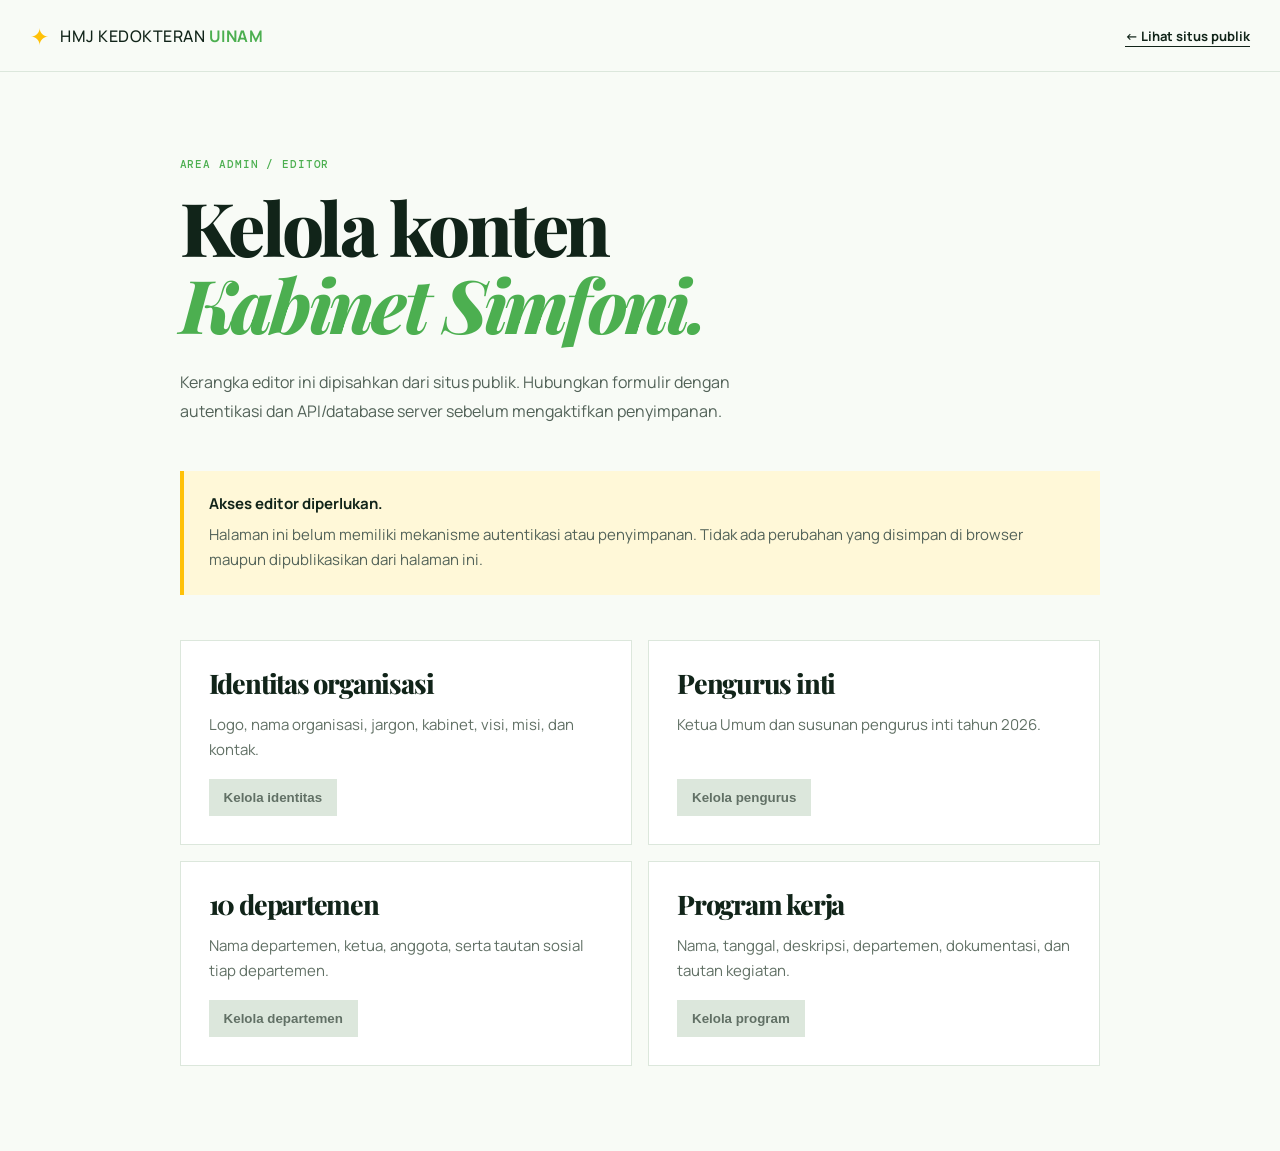
==== admin.html @ 0074ed55 "feat: update HMJ organization portal for kabinet simfoni" ====
<!doctype html>
<html lang="id"><head><meta charset="UTF-8" /><meta name="viewport" content="width=device-width, initial-scale=1.0" /><meta name="robots" content="noindex" /><title>Editor — HMJ Kedokteran UINAM</title><link rel="preconnect" href="https://fonts.googleapis.com" /><link rel="preconnect" href="https://fonts.gstatic.com" crossorigin /><link href="https://fonts.googleapis.com/css2?family=DM+Mono:wght@400;500&family=Manrope:wght@400;600;700;800&family=Playfair+Display:ital,wght@0,700;0,800&display=swap" rel="stylesheet" /><link rel="stylesheet" href="styles.css" /></head>
<body class="admin-body"><header class="topbar"><a class="brand" href="index.html"><span class="brand-mark">✦</span><span>HMJ KEDOKTERAN <b>UINAM</b></span></a><a class="text-link" href="index.html">← Lihat situs publik</a></header><main class="admin-main"><p class="eyebrow">AREA ADMIN / EDITOR</p><h1>Kelola konten<br /><em>Kabinet Simfoni.</em></h1><p class="intro">Kerangka editor ini dipisahkan dari situs publik. Hubungkan formulir dengan autentikasi dan API/database server sebelum mengaktifkan penyimpanan.</p><section class="admin-notice"><strong>Akses editor diperlukan.</strong><p>Halaman ini belum memiliki mekanisme autentikasi atau penyimpanan. Tidak ada perubahan yang disimpan di browser maupun dipublikasikan dari halaman ini.</p></section><section class="admin-grid"><article><h2>Identitas organisasi</h2><p>Logo, nama organisasi, jargon, kabinet, visi, misi, dan kontak.</p><button disabled>Kelola identitas</button></article><article><h2>Pengurus inti</h2><p>Ketua Umum dan susunan pengurus inti tahun 2026.</p><button disabled>Kelola pengurus</button></article><article><h2>10 departemen</h2><p>Nama departemen, ketua, anggota, serta tautan sosial tiap departemen.</p><button disabled>Kelola departemen</button></article><article><h2>Program kerja</h2><p>Nama, tanggal, deskripsi, departemen, dokumentasi, dan tautan kegiatan.</p><button disabled>Kelola program</button></article></section></main></body></html>
---- styles.css ----
:root{--forest:#14532d;--grass:#4caf50;--lime:#d7f59e;--white:#fff;--yellow:#ffc107;--blue:#1e3a8a;--deep:#0a2e1b;--ink:#112419;--line:#dce7dc;--serif:'Playfair Display',serif;--sans:Manrope,sans-serif;--mono:'DM Mono',monospace}*{box-sizing:border-box}html{scroll-behavior:smooth}body{margin:0;background:#f8fbf6;color:var(--ink);font-family:var(--sans);font-size:15px}.noise{position:fixed;inset:0;pointer-events:none;opacity:.15;z-index:5;background-image:url("data:image/svg+xml,%3Csvg viewBox='0 0 180 180' xmlns='http://www.w3.org/2000/svg'%3E%3Cfilter id='n'%3E%3CfeTurbulence type='fractalNoise' baseFrequency='.9' numOctaves='3' stitchTiles='stitch'/%3E%3C/filter%3E%3Crect width='100%25' height='100%25' filter='url(%23n)' opacity='.12'/%3E%3C/svg%3E")}a{color:inherit;text-decoration:none}.topbar{height:72px;border-bottom:1px solid var(--line);position:fixed;inset:0 0 auto;z-index:10;background:#f8fbf6eF;backdrop-filter:blur(12px);display:flex;align-items:center;justify-content:space-between;padding:0 30px}.brand{font-size:16px;font-weight:500;letter-spacing:.03em;display:flex;gap:11px;align-items:center}.brand b{color:var(--grass)}.brand-mark{font-size:23px;color:var(--yellow)}.top-actions{display:flex;gap:25px;align-items:center}.live-date,.eyebrow{font:11px var(--mono);letter-spacing:.08em}.menu-toggle{display:none;border:0;background:transparent;font-size:22px}.sidebar{position:fixed;z-index:9;top:72px;bottom:0;width:240px;border-right:1px solid var(--line);padding:35px 20px;display:flex;flex-direction:column;background:#f8fbf6}.sidebar .eyebrow{color:#6a796d;margin:0 0 17px 10px}nav{display:flex;flex-direction:column;gap:4px}nav a{padding:12px 10px;border-radius:3px;font-weight:600;transition:.2s}nav a span{font:10px var(--mono);color:#76947c;float:right}nav a:hover,nav a.active{background:var(--deep);color:white}.side-footer{margin-top:auto;padding:15px 10px 0;border-top:1px solid var(--line);font-size:11px;line-height:1.7;color:#607065}.side-footer p{margin:0 0 8px}.side-footer a{color:var(--grass);font-weight:700}main{margin-left:240px;padding-top:72px;min-height:calc(100vh - 72px)}.section-shell{max-width:1220px;padding-left:7vw;padding-right:7vw;margin:auto}.hero{min-height:650px;display:grid;grid-template-columns:1.1fr .9fr;align-items:center;gap:70px;padding-top:70px;padding-bottom:70px}.eyebrow{color:var(--grass);font-weight:500;margin:0 0 18px}.hero h1,h1,h2{font:800 clamp(39px,5vw,72px)/1.04 var(--serif);letter-spacing:-.045em;margin:0}.hero h1 em,h2 em{color:var(--grass)}.intro{font-size:16px;line-height:1.8;color:#526258;max-width:580px;margin:25px 0}.hero-links{display:flex;align-items:center;gap:28px;margin-top:33px}.button{background:var(--deep);color:white;padding:15px 20px;font-size:13px;font-weight:700}.button span{color:var(--yellow);margin-left:15px;font-size:19px}.text-link{font-weight:700;font-size:13px;text-decoration:underline;text-underline-offset:5px}.hero-art{height:440px;background:var(--lime);position:relative;overflow:hidden;display:flex;justify-content:center;align-items:center}.sun{width:245px;height:245px;background:var(--yellow);border-radius:50%;position:absolute}.orbit{border:1px solid var(--forest);border-radius:50%;position:absolute}.orbit-a{width:430px;height:175px;transform:rotate(-36deg)}.orbit-b{width:430px;height:175px;transform:rotate(40deg)}.cross{font-size:100px;color:var(--deep);position:relative}.hero-art p{position:absolute;bottom:20px;left:23px;margin:0;font:10px/1.5 var(--mono);letter-spacing:.12em;color:var(--deep)}.ticker{background:var(--deep);color:var(--lime);height:55px;display:flex;align-items:center;justify-content:space-around;overflow:hidden;white-space:nowrap;font:11px var(--mono);letter-spacing:.1em}.ticker i{width:5px;height:5px;border-radius:50%;background:var(--yellow);flex:none}.statement-grid{padding-top:135px;padding-bottom:135px;display:grid;grid-template-columns:1.25fr 1fr 1fr;gap:22px}.statement-grid h2,.section-head h2{font-size:43px}.vision-card,.mission-card{padding:27px;min-height:260px}.vision-card{background:var(--forest);color:white}.mission-card{border:1px solid var(--line);background:white}.vision-card span,.mission-card span{font:10px var(--mono);letter-spacing:.1em;color:var(--yellow)}.mission-card span{color:var(--grass)}.vision-card p{font:700 22px/1.35 var(--serif);margin:38px 0 0}.mission-card ul{margin:30px 0 0;padding-left:20px;color:#526258;line-height:1.75}.leadership,.departments,.agenda{padding-top:100px;padding-bottom:100px;border-top:1px solid var(--line)}.section-head{display:flex;justify-content:space-between;align-items:end;margin-bottom:45px}.section-head>p{max-width:265px;color:#617065;line-height:1.7;font-size:13px;margin:0}.leaders{display:grid;grid-template-columns:repeat(4,1fr);gap:14px}.leader{background:white;border:1px solid var(--line);padding:20px}.leader:first-child{background:var(--blue);color:white}.avatar{width:50px;height:50px;background:var(--lime);border-radius:50%;display:grid;place-items:center;color:var(--deep);font:700 16px var(--serif);margin-bottom:50px}.leader:first-child .avatar{background:var(--yellow)}.leader p{margin:0;font-size:12px;color:var(--grass);font-weight:700}.leader:first-child p{color:var(--lime)}.leader h3{font:700 18px var(--serif);margin:6px 0 0}.department-list{border-top:1px solid var(--line)}.department-row{display:grid;grid-template-columns:70px 1fr 1.4fr auto;align-items:center;gap:20px;padding:20px 3px;border-bottom:1px solid var(--line);transition:.2s}.department-row:hover{padding-left:15px;background:white}.dept-symbol,.department-icon{width:47px;height:47px;display:grid;place-items:center;background:var(--lime);font-size:23px}.department-row h3{margin:0;font:700 22px var(--serif)}.department-row p{margin:0;color:#69786d;font-size:12px}.department-row .arrow{font-size:25px;color:var(--grass)}.agenda{background:var(--forest);color:white;max-width:none;padding-left:calc(7vw + 240px);padding-right:7vw}.agenda .section-head{max-width:980px;margin-left:auto;margin-right:auto}.agenda .eyebrow{color:var(--lime)}.agenda h2 em{color:var(--yellow)}.agenda .section-head>p{color:#c3d4c5}.agenda-list{max-width:980px;margin:auto;border-top:1px solid #457052}.agenda-item{display:grid;grid-template-columns:130px 1fr 180px;gap:25px;border-bottom:1px solid #457052;padding:20px 0;align-items:center}.agenda-item time{font:11px var(--mono);color:var(--lime)}.agenda-item h3{font:700 17px var(--serif);margin:0}.agenda-item p{margin:4px 0 0;color:#c3d4c5;font-size:12px}.agenda-item span{font:10px var(--mono);color:var(--yellow);text-align:right}.department-hero{padding-top:75px;padding-bottom:80px;position:relative;background:#eef7e9;max-width:none;padding-left:7vw}.back{font:11px var(--mono);color:var(--grass);font-weight:600}.room-number{font:13vw/1 var(--serif);position:absolute;right:8vw;bottom:25px;color:#d4e7cf}.department-title{display:flex;gap:25px;align-items:center;margin-top:70px;position:relative}.department-title .department-icon{width:72px;height:72px;font-size:35px;background:var(--yellow)}.department-title h1{font-size:clamp(43px,6vw,80px)}.department-title .intro{margin:10px 0 0}.team-section{padding-top:85px;padding-bottom:85px}.team-list{display:grid;grid-template-columns:repeat(3,1fr);border-top:1px solid var(--line)}.team-member{padding:27px 15px 27px 0;border-bottom:1px solid var(--line);display:flex;gap:15px;align-items:center}.mini-avatar{width:40px;height:40px;border-radius:50%;background:var(--lime);display:grid;place-items:center;font:700 14px var(--serif)}.team-member h3{margin:0;font:700 17px var(--serif)}.team-member p{margin:2px 0 0;font-size:10px;color:var(--grass);font-weight:700}.docs-section{padding-top:85px;padding-bottom:100px;background:white;max-width:none;padding-left:calc(7vw + 240px);padding-right:7vw}.docs-section .section-head,.documentation{max-width:980px;margin-left:auto;margin-right:auto}.documentation{display:grid;grid-template-columns:repeat(3,1fr);gap:16px}.doc-card{min-height:255px;padding:20px;display:flex;flex-direction:column;justify-content:end;background:var(--lime);position:relative;overflow:hidden}.doc-card:nth-child(2){background:var(--yellow)}.doc-card:nth-child(3){background:var(--blue);color:white}.doc-card:before{content:'✦';position:absolute;right:10px;top:-25px;font:120px var(--serif);opacity:.18}.doc-card span{font:10px var(--mono);position:relative}.doc-card h3{font:700 24px/1.1 var(--serif);margin:8px 0;position:relative}.doc-card p{font-size:12px;margin:0;position:relative;opacity:.75}.customizer{position:fixed;right:22px;bottom:22px;z-index:12}.customizer>button{border:0;background:var(--deep);color:white;padding:12px 16px;font:600 12px var(--sans);cursor:pointer}.color-panel{display:none;position:absolute;right:0;bottom:48px;width:205px;background:white;border:1px solid var(--line);box-shadow:0 15px 40px #1232;padding:17px}.color-panel.open{display:block}.color-panel label{display:flex;justify-content:space-between;align-items:center;font-size:11px;margin:11px 0}.color-panel input{border:0;width:28px;height:22px;padding:0}.reset{font:11px var(--sans);border:0;background:none;text-decoration:underline;padding:5px 0;cursor:pointer}footer{margin-left:240px;background:var(--deep);color:white;padding:35px 7vw;display:flex;justify-content:space-between;align-items:center;font-size:12px}footer p{color:#a7c2aa}.socials{display:flex;gap:15px;color:var(--lime);font-weight:700}@media(max-width:850px){.sidebar{transform:translateX(-100%);transition:.25s;width:260px}.sidebar.open{transform:none}.menu-toggle{display:block}main,footer{margin-left:0}.hero{grid-template-columns:1fr;padding-top:55px}.hero-art{height:320px}.statement-grid{grid-template-columns:1fr;padding-top:75px;padding-bottom:75px}.leaders{grid-template-columns:1fr 1fr}.department-row{grid-template-columns:50px 1fr auto}.department-row p{display:none}.agenda{padding-left:7vw}.docs-section{padding-left:7vw}.documentation{grid-template-columns:1fr}.team-list{grid-template-columns:1fr 1fr}}@media(max-width:540px){.topbar{padding:0 18px}.live-date{display:none}.section-shell{padding-left:22px;padding-right:22px}.hero{min-height:0}.hero h1{font-size:42px}.hero-art{height:260px}.section-head{display:block}.section-head>p{margin-top:17px}.leaders{grid-template-columns:1fr}.leader{display:flex;gap:15px;align-items:center}.leader .avatar{margin:0}.department-row h3{font-size:18px}.department-row{gap:9px}.agenda{padding-left:22px;padding-right:22px}.agenda-item{grid-template-columns:1fr;gap:6px}.agenda-item span{text-align:left}.department-hero{padding:55px 22px}.department-title{margin-top:50px;align-items:start}.department-title .department-icon{width:55px;height:55px;flex:none}.team-list{grid-template-columns:1fr}.docs-section{padding-left:22px;padding-right:22px}footer{padding:30px 22px;display:block}footer p{margin:15px 0}.customizer>button span{display:none}}
.department-programs{padding-top:85px;padding-bottom:85px;border-top:1px solid var(--line)}.department-programs .agenda-list{border-top:1px solid var(--line)}.department-programs .agenda-item{grid-template-columns:160px 1fr 160px;border-color:var(--line)}.department-programs .agenda-item time{color:var(--grass)}.department-programs .agenda-item p{color:#617065}.department-programs .agenda-item span{color:var(--grass)}.empty-state{margin:24px 0;color:#617065;line-height:1.7}.admin-body{padding-top:72px}.admin-main{max-width:1100px;margin:auto;padding:85px 7vw}.admin-main>h1{font-size:clamp(42px,6vw,74px)}.admin-main>h1 em{color:var(--grass)}.admin-notice{border-left:4px solid var(--yellow);background:#fff8d8;padding:22px 25px;margin:45px 0}.admin-notice p{margin:8px 0 0;color:#526258;line-height:1.7}.admin-grid{display:grid;grid-template-columns:repeat(2,1fr);gap:16px}.admin-grid article{border:1px solid var(--line);background:white;padding:28px;min-height:190px}.admin-grid h2{font-size:27px}.admin-grid p{color:#617065;line-height:1.7;min-height:52px}.admin-grid button{border:0;background:#dce7dc;color:#617065;padding:11px 15px;font-weight:700;cursor:not-allowed}@media(max-width:540px){.department-programs .agenda-item{grid-template-columns:1fr}.admin-main{padding:55px 22px}.admin-grid{grid-template-columns:1fr}}
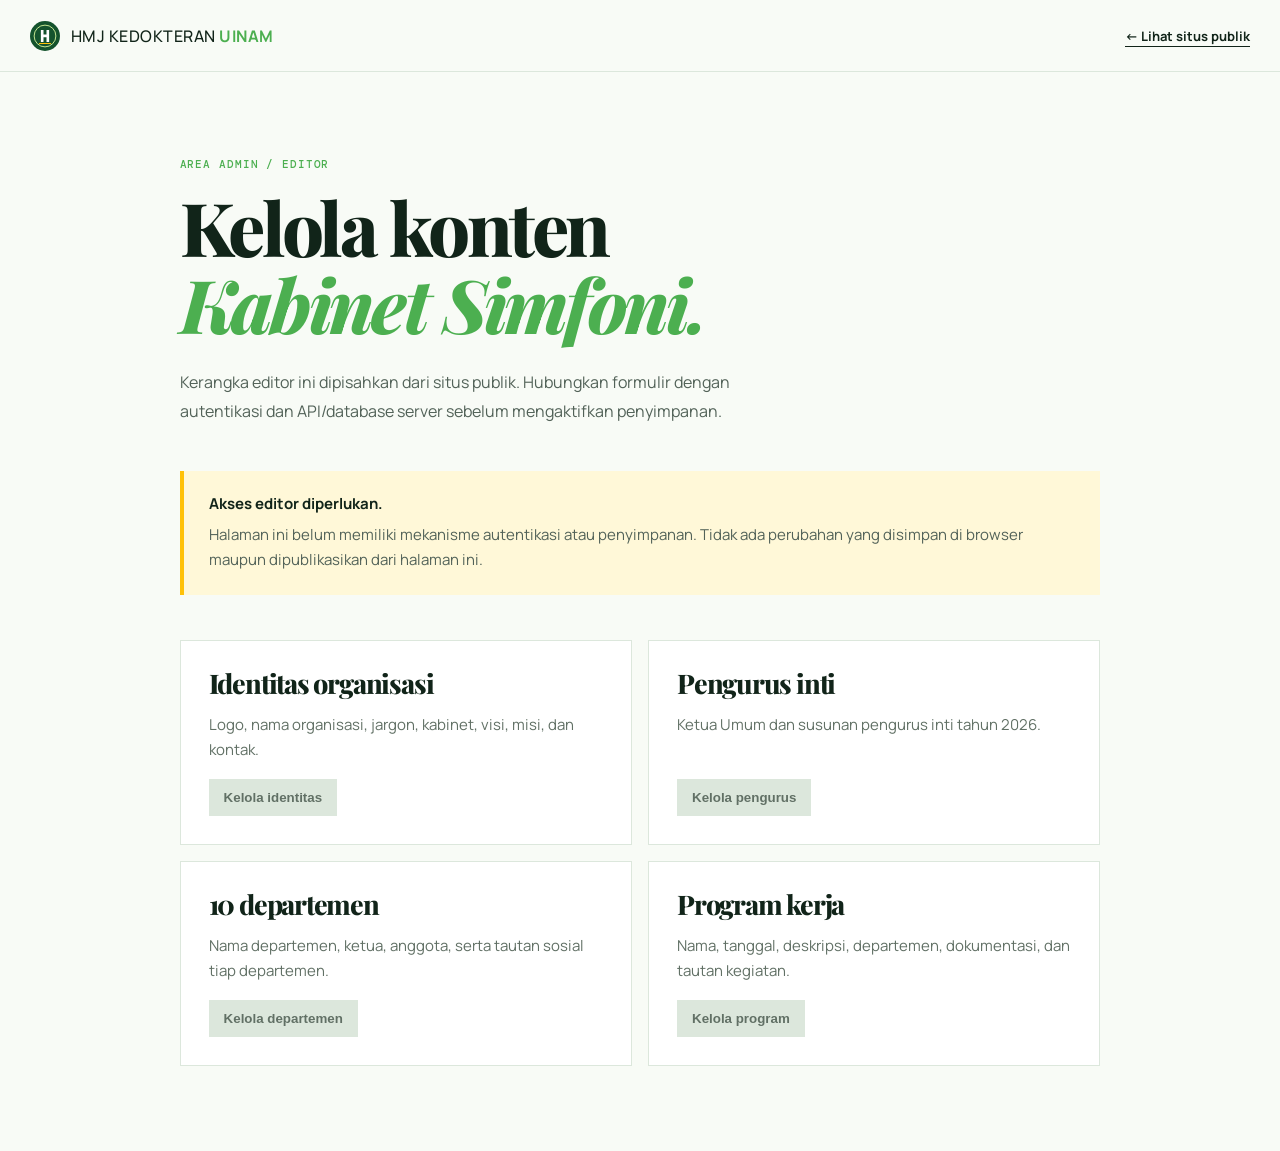
==== commit 30cb97ab: "Update HMJ identity and department media" ====
--- a/admin.html
+++ b/admin.html
@@ -1,3 +1,3 @@
 <!doctype html>
 <html lang="id"><head><meta charset="UTF-8" /><meta name="viewport" content="width=device-width, initial-scale=1.0" /><meta name="robots" content="noindex" /><title>Editor — HMJ Kedokteran UINAM</title><link rel="preconnect" href="https://fonts.googleapis.com" /><link rel="preconnect" href="https://fonts.gstatic.com" crossorigin /><link href="https://fonts.googleapis.com/css2?family=DM+Mono:wght@400;500&family=Manrope:wght@400;600;700;800&family=Playfair+Display:ital,wght@0,700;0,800&display=swap" rel="stylesheet" /><link rel="stylesheet" href="styles.css" /></head>
-<body class="admin-body"><header class="topbar"><a class="brand" href="index.html"><span class="brand-mark">✦</span><span>HMJ KEDOKTERAN <b>UINAM</b></span></a><a class="text-link" href="index.html">← Lihat situs publik</a></header><main class="admin-main"><p class="eyebrow">AREA ADMIN / EDITOR</p><h1>Kelola konten<br /><em>Kabinet Simfoni.</em></h1><p class="intro">Kerangka editor ini dipisahkan dari situs publik. Hubungkan formulir dengan autentikasi dan API/database server sebelum mengaktifkan penyimpanan.</p><section class="admin-notice"><strong>Akses editor diperlukan.</strong><p>Halaman ini belum memiliki mekanisme autentikasi atau penyimpanan. Tidak ada perubahan yang disimpan di browser maupun dipublikasikan dari halaman ini.</p></section><section class="admin-grid"><article><h2>Identitas organisasi</h2><p>Logo, nama organisasi, jargon, kabinet, visi, misi, dan kontak.</p><button disabled>Kelola identitas</button></article><article><h2>Pengurus inti</h2><p>Ketua Umum dan susunan pengurus inti tahun 2026.</p><button disabled>Kelola pengurus</button></article><article><h2>10 departemen</h2><p>Nama departemen, ketua, anggota, serta tautan sosial tiap departemen.</p><button disabled>Kelola departemen</button></article><article><h2>Program kerja</h2><p>Nama, tanggal, deskripsi, departemen, dokumentasi, dan tautan kegiatan.</p><button disabled>Kelola program</button></article></section></main></body></html>
+<body class="admin-body"><header class="topbar"><a class="brand" href="index.html"><img class="brand-mark" src="assets/logo-hmj.svg" alt="Logo HMJ" /><span>HMJ KEDOKTERAN <b>UINAM</b></span></a><a class="text-link" href="index.html">← Lihat situs publik</a></header><main class="admin-main"><p class="eyebrow">AREA ADMIN / EDITOR</p><h1>Kelola konten<br /><em>Kabinet Simfoni.</em></h1><p class="intro">Kerangka editor ini dipisahkan dari situs publik. Hubungkan formulir dengan autentikasi dan API/database server sebelum mengaktifkan penyimpanan.</p><section class="admin-notice"><strong>Akses editor diperlukan.</strong><p>Halaman ini belum memiliki mekanisme autentikasi atau penyimpanan. Tidak ada perubahan yang disimpan di browser maupun dipublikasikan dari halaman ini.</p></section><section class="admin-grid"><article><h2>Identitas organisasi</h2><p>Logo, nama organisasi, jargon, kabinet, visi, misi, dan kontak.</p><button disabled>Kelola identitas</button></article><article><h2>Pengurus inti</h2><p>Ketua Umum dan susunan pengurus inti tahun 2026.</p><button disabled>Kelola pengurus</button></article><article><h2>10 departemen</h2><p>Nama departemen, ketua, anggota, serta tautan sosial tiap departemen.</p><button disabled>Kelola departemen</button></article><article><h2>Program kerja</h2><p>Nama, tanggal, deskripsi, departemen, dokumentasi, dan tautan kegiatan.</p><button disabled>Kelola program</button></article></section></main></body></html>
--- a/styles.css
+++ b/styles.css
@@ -1,2 +1,3 @@
-:root{--forest:#14532d;--grass:#4caf50;--lime:#d7f59e;--white:#fff;--yellow:#ffc107;--blue:#1e3a8a;--deep:#0a2e1b;--ink:#112419;--line:#dce7dc;--serif:'Playfair Display',serif;--sans:Manrope,sans-serif;--mono:'DM Mono',monospace}*{box-sizing:border-box}html{scroll-behavior:smooth}body{margin:0;background:#f8fbf6;color:var(--ink);font-family:var(--sans);font-size:15px}.noise{position:fixed;inset:0;pointer-events:none;opacity:.15;z-index:5;background-image:url("data:image/svg+xml,%3Csvg viewBox='0 0 180 180' xmlns='http://www.w3.org/2000/svg'%3E%3Cfilter id='n'%3E%3CfeTurbulence type='fractalNoise' baseFrequency='.9' numOctaves='3' stitchTiles='stitch'/%3E%3C/filter%3E%3Crect width='100%25' height='100%25' filter='url(%23n)' opacity='.12'/%3E%3C/svg%3E")}a{color:inherit;text-decoration:none}.topbar{height:72px;border-bottom:1px solid var(--line);position:fixed;inset:0 0 auto;z-index:10;background:#f8fbf6eF;backdrop-filter:blur(12px);display:flex;align-items:center;justify-content:space-between;padding:0 30px}.brand{font-size:16px;font-weight:500;letter-spacing:.03em;display:flex;gap:11px;align-items:center}.brand b{color:var(--grass)}.brand-mark{font-size:23px;color:var(--yellow)}.top-actions{display:flex;gap:25px;align-items:center}.live-date,.eyebrow{font:11px var(--mono);letter-spacing:.08em}.menu-toggle{display:none;border:0;background:transparent;font-size:22px}.sidebar{position:fixed;z-index:9;top:72px;bottom:0;width:240px;border-right:1px solid var(--line);padding:35px 20px;display:flex;flex-direction:column;background:#f8fbf6}.sidebar .eyebrow{color:#6a796d;margin:0 0 17px 10px}nav{display:flex;flex-direction:column;gap:4px}nav a{padding:12px 10px;border-radius:3px;font-weight:600;transition:.2s}nav a span{font:10px var(--mono);color:#76947c;float:right}nav a:hover,nav a.active{background:var(--deep);color:white}.side-footer{margin-top:auto;padding:15px 10px 0;border-top:1px solid var(--line);font-size:11px;line-height:1.7;color:#607065}.side-footer p{margin:0 0 8px}.side-footer a{color:var(--grass);font-weight:700}main{margin-left:240px;padding-top:72px;min-height:calc(100vh - 72px)}.section-shell{max-width:1220px;padding-left:7vw;padding-right:7vw;margin:auto}.hero{min-height:650px;display:grid;grid-template-columns:1.1fr .9fr;align-items:center;gap:70px;padding-top:70px;padding-bottom:70px}.eyebrow{color:var(--grass);font-weight:500;margin:0 0 18px}.hero h1,h1,h2{font:800 clamp(39px,5vw,72px)/1.04 var(--serif);letter-spacing:-.045em;margin:0}.hero h1 em,h2 em{color:var(--grass)}.intro{font-size:16px;line-height:1.8;color:#526258;max-width:580px;margin:25px 0}.hero-links{display:flex;align-items:center;gap:28px;margin-top:33px}.button{background:var(--deep);color:white;padding:15px 20px;font-size:13px;font-weight:700}.button span{color:var(--yellow);margin-left:15px;font-size:19px}.text-link{font-weight:700;font-size:13px;text-decoration:underline;text-underline-offset:5px}.hero-art{height:440px;background:var(--lime);position:relative;overflow:hidden;display:flex;justify-content:center;align-items:center}.sun{width:245px;height:245px;background:var(--yellow);border-radius:50%;position:absolute}.orbit{border:1px solid var(--forest);border-radius:50%;position:absolute}.orbit-a{width:430px;height:175px;transform:rotate(-36deg)}.orbit-b{width:430px;height:175px;transform:rotate(40deg)}.cross{font-size:100px;color:var(--deep);position:relative}.hero-art p{position:absolute;bottom:20px;left:23px;margin:0;font:10px/1.5 var(--mono);letter-spacing:.12em;color:var(--deep)}.ticker{background:var(--deep);color:var(--lime);height:55px;display:flex;align-items:center;justify-content:space-around;overflow:hidden;white-space:nowrap;font:11px var(--mono);letter-spacing:.1em}.ticker i{width:5px;height:5px;border-radius:50%;background:var(--yellow);flex:none}.statement-grid{padding-top:135px;padding-bottom:135px;display:grid;grid-template-columns:1.25fr 1fr 1fr;gap:22px}.statement-grid h2,.section-head h2{font-size:43px}.vision-card,.mission-card{padding:27px;min-height:260px}.vision-card{background:var(--forest);color:white}.mission-card{border:1px solid var(--line);background:white}.vision-card span,.mission-card span{font:10px var(--mono);letter-spacing:.1em;color:var(--yellow)}.mission-card span{color:var(--grass)}.vision-card p{font:700 22px/1.35 var(--serif);margin:38px 0 0}.mission-card ul{margin:30px 0 0;padding-left:20px;color:#526258;line-height:1.75}.leadership,.departments,.agenda{padding-top:100px;padding-bottom:100px;border-top:1px solid var(--line)}.section-head{display:flex;justify-content:space-between;align-items:end;margin-bottom:45px}.section-head>p{max-width:265px;color:#617065;line-height:1.7;font-size:13px;margin:0}.leaders{display:grid;grid-template-columns:repeat(4,1fr);gap:14px}.leader{background:white;border:1px solid var(--line);padding:20px}.leader:first-child{background:var(--blue);color:white}.avatar{width:50px;height:50px;background:var(--lime);border-radius:50%;display:grid;place-items:center;color:var(--deep);font:700 16px var(--serif);margin-bottom:50px}.leader:first-child .avatar{background:var(--yellow)}.leader p{margin:0;font-size:12px;color:var(--grass);font-weight:700}.leader:first-child p{color:var(--lime)}.leader h3{font:700 18px var(--serif);margin:6px 0 0}.department-list{border-top:1px solid var(--line)}.department-row{display:grid;grid-template-columns:70px 1fr 1.4fr auto;align-items:center;gap:20px;padding:20px 3px;border-bottom:1px solid var(--line);transition:.2s}.department-row:hover{padding-left:15px;background:white}.dept-symbol,.department-icon{width:47px;height:47px;display:grid;place-items:center;background:var(--lime);font-size:23px}.department-row h3{margin:0;font:700 22px var(--serif)}.department-row p{margin:0;color:#69786d;font-size:12px}.department-row .arrow{font-size:25px;color:var(--grass)}.agenda{background:var(--forest);color:white;max-width:none;padding-left:calc(7vw + 240px);padding-right:7vw}.agenda .section-head{max-width:980px;margin-left:auto;margin-right:auto}.agenda .eyebrow{color:var(--lime)}.agenda h2 em{color:var(--yellow)}.agenda .section-head>p{color:#c3d4c5}.agenda-list{max-width:980px;margin:auto;border-top:1px solid #457052}.agenda-item{display:grid;grid-template-columns:130px 1fr 180px;gap:25px;border-bottom:1px solid #457052;padding:20px 0;align-items:center}.agenda-item time{font:11px var(--mono);color:var(--lime)}.agenda-item h3{font:700 17px var(--serif);margin:0}.agenda-item p{margin:4px 0 0;color:#c3d4c5;font-size:12px}.agenda-item span{font:10px var(--mono);color:var(--yellow);text-align:right}.department-hero{padding-top:75px;padding-bottom:80px;position:relative;background:#eef7e9;max-width:none;padding-left:7vw}.back{font:11px var(--mono);color:var(--grass);font-weight:600}.room-number{font:13vw/1 var(--serif);position:absolute;right:8vw;bottom:25px;color:#d4e7cf}.department-title{display:flex;gap:25px;align-items:center;margin-top:70px;position:relative}.department-title .department-icon{width:72px;height:72px;font-size:35px;background:var(--yellow)}.department-title h1{font-size:clamp(43px,6vw,80px)}.department-title .intro{margin:10px 0 0}.team-section{padding-top:85px;padding-bottom:85px}.team-list{display:grid;grid-template-columns:repeat(3,1fr);border-top:1px solid var(--line)}.team-member{padding:27px 15px 27px 0;border-bottom:1px solid var(--line);display:flex;gap:15px;align-items:center}.mini-avatar{width:40px;height:40px;border-radius:50%;background:var(--lime);display:grid;place-items:center;font:700 14px var(--serif)}.team-member h3{margin:0;font:700 17px var(--serif)}.team-member p{margin:2px 0 0;font-size:10px;color:var(--grass);font-weight:700}.docs-section{padding-top:85px;padding-bottom:100px;background:white;max-width:none;padding-left:calc(7vw + 240px);padding-right:7vw}.docs-section .section-head,.documentation{max-width:980px;margin-left:auto;margin-right:auto}.documentation{display:grid;grid-template-columns:repeat(3,1fr);gap:16px}.doc-card{min-height:255px;padding:20px;display:flex;flex-direction:column;justify-content:end;background:var(--lime);position:relative;overflow:hidden}.doc-card:nth-child(2){background:var(--yellow)}.doc-card:nth-child(3){background:var(--blue);color:white}.doc-card:before{content:'✦';position:absolute;right:10px;top:-25px;font:120px var(--serif);opacity:.18}.doc-card span{font:10px var(--mono);position:relative}.doc-card h3{font:700 24px/1.1 var(--serif);margin:8px 0;position:relative}.doc-card p{font-size:12px;margin:0;position:relative;opacity:.75}.customizer{position:fixed;right:22px;bottom:22px;z-index:12}.customizer>button{border:0;background:var(--deep);color:white;padding:12px 16px;font:600 12px var(--sans);cursor:pointer}.color-panel{display:none;position:absolute;right:0;bottom:48px;width:205px;background:white;border:1px solid var(--line);box-shadow:0 15px 40px #1232;padding:17px}.color-panel.open{display:block}.color-panel label{display:flex;justify-content:space-between;align-items:center;font-size:11px;margin:11px 0}.color-panel input{border:0;width:28px;height:22px;padding:0}.reset{font:11px var(--sans);border:0;background:none;text-decoration:underline;padding:5px 0;cursor:pointer}footer{margin-left:240px;background:var(--deep);color:white;padding:35px 7vw;display:flex;justify-content:space-between;align-items:center;font-size:12px}footer p{color:#a7c2aa}.socials{display:flex;gap:15px;color:var(--lime);font-weight:700}@media(max-width:850px){.sidebar{transform:translateX(-100%);transition:.25s;width:260px}.sidebar.open{transform:none}.menu-toggle{display:block}main,footer{margin-left:0}.hero{grid-template-columns:1fr;padding-top:55px}.hero-art{height:320px}.statement-grid{grid-template-columns:1fr;padding-top:75px;padding-bottom:75px}.leaders{grid-template-columns:1fr 1fr}.department-row{grid-template-columns:50px 1fr auto}.department-row p{display:none}.agenda{padding-left:7vw}.docs-section{padding-left:7vw}.documentation{grid-template-columns:1fr}.team-list{grid-template-columns:1fr 1fr}}@media(max-width:540px){.topbar{padding:0 18px}.live-date{display:none}.section-shell{padding-left:22px;padding-right:22px}.hero{min-height:0}.hero h1{font-size:42px}.hero-art{height:260px}.section-head{display:block}.section-head>p{margin-top:17px}.leaders{grid-template-columns:1fr}.leader{display:flex;gap:15px;align-items:center}.leader .avatar{margin:0}.department-row h3{font-size:18px}.department-row{gap:9px}.agenda{padding-left:22px;padding-right:22px}.agenda-item{grid-template-columns:1fr;gap:6px}.agenda-item span{text-align:left}.department-hero{padding:55px 22px}.department-title{margin-top:50px;align-items:start}.department-title .department-icon{width:55px;height:55px;flex:none}.team-list{grid-template-columns:1fr}.docs-section{padding-left:22px;padding-right:22px}footer{padding:30px 22px;display:block}footer p{margin:15px 0}.customizer>button span{display:none}}
+:root{--forest:#14532d;--grass:#4caf50;--lime:#d7f59e;--white:#fff;--yellow:#ffc107;--blue:#1e3a8a;--deep:#0a2e1b;--ink:#112419;--line:#dce7dc;--serif:'Playfair Display',serif;--sans:Manrope,sans-serif;--mono:'DM Mono',monospace}*{box-sizing:border-box}html{scroll-behavior:smooth}body{margin:0;background:#f8fbf6;color:var(--ink);font-family:var(--sans);font-size:15px}.noise{position:fixed;inset:0;pointer-events:none;opacity:.15;z-index:5;background-image:url("data:image/svg+xml,%3Csvg viewBox='0 0 180 180' xmlns='http://www.w3.org/2000/svg'%3E%3Cfilter id='n'%3E%3CfeTurbulence type='fractalNoise' baseFrequency='.9' numOctaves='3' stitchTiles='stitch'/%3E%3C/filter%3E%3Crect width='100%25' height='100%25' filter='url(%23n)' opacity='.12'/%3E%3C/svg%3E")}a{color:inherit;text-decoration:none}.topbar{height:72px;border-bottom:1px solid var(--line);position:fixed;inset:0 0 auto;z-index:10;background:#f8fbf6eF;backdrop-filter:blur(12px);display:flex;align-items:center;justify-content:space-between;padding:0 30px}.brand{font-size:16px;font-weight:500;letter-spacing:.03em;display:flex;gap:11px;align-items:center}.brand b{color:var(--grass)}.brand-mark{font-size:23px;color:var(--yellow)}.top-actions{display:flex;gap:25px;align-items:center}.live-date,.eyebrow{font:11px var(--mono);letter-spacing:.08em}.menu-toggle{display:none;border:0;background:transparent;font-size:22px}.sidebar{position:fixed;z-index:9;top:72px;bottom:0;width:240px;border-right:1px solid var(--line);padding:35px 20px;display:flex;flex-direction:column;background:#f8fbf6}.sidebar .eyebrow{color:#6a796d;margin:0 0 17px 10px}nav{display:flex;flex-direction:column;gap:4px}nav a{padding:12px 10px;border-radius:3px;font-weight:600;transition:.2s}nav a span{font:10px var(--mono);color:#76947c;float:right}nav a:hover,nav a.active{background:var(--deep);color:white}.side-footer{margin-top:auto;padding:15px 10px 0;border-top:1px solid var(--line);font-size:11px;line-height:1.7;color:#607065}.side-footer p{margin:0 0 8px}.side-footer a{color:var(--grass);font-weight:700}main{margin-left:240px;padding-top:72px;min-height:calc(100vh - 72px)}.section-shell{max-width:1220px;padding-left:7vw;padding-right:7vw;margin:auto}.hero{min-height:650px;display:grid;grid-template-columns:1.1fr .9fr;align-items:center;gap:70px;padding-top:70px;padding-bottom:70px}.eyebrow{color:var(--grass);font-weight:500;margin:0 0 18px}.hero h1,h1,h2{font:800 clamp(39px,5vw,72px)/1.04 var(--serif);letter-spacing:-.045em;margin:0}.hero h1 em,h2 em{color:var(--grass)}.intro{font-size:16px;line-height:1.8;color:#526258;max-width:580px;margin:25px 0}.hero-links{display:flex;align-items:center;gap:28px;margin-top:33px}.button{background:var(--deep);color:white;padding:15px 20px;font-size:13px;font-weight:700}.button span{color:var(--yellow);margin-left:15px;font-size:19px}.text-link{font-weight:700;font-size:13px;text-decoration:underline;text-underline-offset:5px}.hero-art{height:440px;background:var(--lime);position:relative;overflow:hidden;display:flex;justify-content:center;align-items:center}.sun{width:245px;height:245px;background:var(--yellow);border-radius:50%;position:absolute}.orbit{border:1px solid var(--forest);border-radius:50%;position:absolute}.orbit-a{width:430px;height:175px;transform:rotate(-36deg)}.orbit-b{width:430px;height:175px;transform:rotate(40deg)}.hero-art p{position:absolute;bottom:20px;left:23px;margin:0;font:10px/1.5 var(--mono);letter-spacing:.12em;color:var(--deep)}.ticker{background:var(--deep);color:var(--lime);height:55px;display:flex;align-items:center;justify-content:space-around;overflow:hidden;white-space:nowrap;font:11px var(--mono);letter-spacing:.1em}.ticker i{width:5px;height:5px;border-radius:50%;background:var(--yellow);flex:none}.statement-grid{padding-top:135px;padding-bottom:135px;display:grid;grid-template-columns:1.25fr 1fr 1fr;gap:22px}.statement-grid h2,.section-head h2{font-size:43px}.vision-card,.mission-card{padding:27px;min-height:260px}.vision-card{background:var(--forest);color:white}.mission-card{border:1px solid var(--line);background:white}.vision-card span,.mission-card span{font:10px var(--mono);letter-spacing:.1em;color:var(--yellow)}.mission-card span{color:var(--grass)}.vision-card p{font:700 22px/1.35 var(--serif);margin:38px 0 0}.mission-card ul{margin:30px 0 0;padding-left:20px;color:#526258;line-height:1.75}.leadership,.departments,.agenda{padding-top:100px;padding-bottom:100px;border-top:1px solid var(--line)}.section-head{display:flex;justify-content:space-between;align-items:end;margin-bottom:45px}.section-head>p{max-width:265px;color:#617065;line-height:1.7;font-size:13px;margin:0}.leaders{display:grid;grid-template-columns:repeat(4,1fr);gap:14px}.leader{background:white;border:1px solid var(--line);padding:20px}.leader:first-child{background:var(--blue);color:white}.avatar{width:50px;height:50px;background:var(--lime);border-radius:50%;display:grid;place-items:center;color:var(--deep);font:700 16px var(--serif);margin-bottom:50px}.leader:first-child .avatar{background:var(--yellow)}.leader p{margin:0;font-size:12px;color:var(--grass);font-weight:700}.leader:first-child p{color:var(--lime)}.leader h3{font:700 18px var(--serif);margin:6px 0 0}.department-list{border-top:1px solid var(--line)}.department-row{display:grid;grid-template-columns:70px 1fr 1.4fr auto;align-items:center;gap:20px;padding:20px 3px;border-bottom:1px solid var(--line);transition:.2s}.department-row:hover{padding-left:15px;background:white}.dept-symbol,.department-icon{width:47px;height:47px;display:grid;place-items:center;background:var(--lime);font-size:23px}.department-row h3{margin:0;font:700 22px var(--serif)}.department-row p{margin:0;color:#69786d;font-size:12px}.department-row .arrow{font-size:25px;color:var(--grass)}.agenda{background:var(--forest);color:white;max-width:none;padding-left:calc(7vw + 240px);padding-right:7vw}.agenda .section-head{max-width:980px;margin-left:auto;margin-right:auto}.agenda .eyebrow{color:var(--lime)}.agenda h2 em{color:var(--yellow)}.agenda .section-head>p{color:#c3d4c5}.agenda-list{max-width:980px;margin:auto;border-top:1px solid #457052}.agenda-item{display:grid;grid-template-columns:130px 1fr 180px;gap:25px;border-bottom:1px solid #457052;padding:20px 0;align-items:center}.agenda-item time{font:11px var(--mono);color:var(--lime)}.agenda-item h3{font:700 17px var(--serif);margin:0}.agenda-item p{margin:4px 0 0;color:#c3d4c5;font-size:12px}.agenda-item span{font:10px var(--mono);color:var(--yellow);text-align:right}.department-hero{padding-top:75px;padding-bottom:80px;position:relative;background:#eef7e9;max-width:none;padding-left:7vw}.back{font:11px var(--mono);color:var(--grass);font-weight:600}.room-number{font:13vw/1 var(--serif);position:absolute;right:8vw;bottom:25px;color:#d4e7cf}.department-title{display:flex;gap:25px;align-items:center;margin-top:70px;position:relative}.department-title .department-icon{width:72px;height:72px;font-size:35px;background:var(--yellow)}.department-title h1{font-size:clamp(43px,6vw,80px)}.department-title .intro{margin:10px 0 0}.team-section{padding-top:85px;padding-bottom:85px}.team-list{display:grid;grid-template-columns:repeat(3,1fr);border-top:1px solid var(--line)}.team-member{padding:27px 15px 27px 0;border-bottom:1px solid var(--line);display:flex;gap:15px;align-items:center}.mini-avatar{width:40px;height:40px;border-radius:50%;background:var(--lime);display:grid;place-items:center;font:700 14px var(--serif)}.team-member h3{margin:0;font:700 17px var(--serif)}.team-member p{margin:2px 0 0;font-size:10px;color:var(--grass);font-weight:700}.docs-section{padding-top:85px;padding-bottom:100px;background:white;max-width:none;padding-left:calc(7vw + 240px);padding-right:7vw}.docs-section .section-head,.documentation{max-width:980px;margin-left:auto;margin-right:auto}.documentation{display:grid;grid-template-columns:repeat(3,1fr);gap:16px}.doc-card{min-height:255px;padding:20px;display:flex;flex-direction:column;justify-content:end;background:var(--lime);position:relative;overflow:hidden}.doc-card:nth-child(2){background:var(--yellow)}.doc-card:nth-child(3){background:var(--blue);color:white}.doc-card span{font:10px var(--mono);position:relative}.doc-card h3{font:700 24px/1.1 var(--serif);margin:8px 0;position:relative}.doc-card p{font-size:12px;margin:0;position:relative;opacity:.75}.customizer{position:fixed;right:22px;bottom:22px;z-index:12}.customizer>button{border:0;background:var(--deep);color:white;padding:12px 16px;font:600 12px var(--sans);cursor:pointer}.color-panel{display:none;position:absolute;right:0;bottom:48px;width:205px;background:white;border:1px solid var(--line);box-shadow:0 15px 40px #1232;padding:17px}.color-panel.open{display:block}.color-panel label{display:flex;justify-content:space-between;align-items:center;font-size:11px;margin:11px 0}.color-panel input{border:0;width:28px;height:22px;padding:0}.reset{font:11px var(--sans);border:0;background:none;text-decoration:underline;padding:5px 0;cursor:pointer}footer{margin-left:240px;background:var(--deep);color:white;padding:35px 7vw;display:flex;justify-content:space-between;align-items:center;font-size:12px}footer p{color:#a7c2aa}.socials{display:flex;gap:15px;color:var(--lime);font-weight:700}@media(max-width:850px){.sidebar{transform:translateX(-100%);transition:.25s;width:260px}.sidebar.open{transform:none}.menu-toggle{display:block}main,footer{margin-left:0}.hero{grid-template-columns:1fr;padding-top:55px}.hero-art{height:320px}.statement-grid{grid-template-columns:1fr;padding-top:75px;padding-bottom:75px}.leaders{grid-template-columns:1fr 1fr}.department-row{grid-template-columns:50px 1fr auto}.department-row p{display:none}.agenda{padding-left:7vw}.docs-section{padding-left:7vw}.documentation{grid-template-columns:1fr}.team-list{grid-template-columns:1fr 1fr}}@media(max-width:540px){.topbar{padding:0 18px}.live-date{display:none}.section-shell{padding-left:22px;padding-right:22px}.hero{min-height:0}.hero h1{font-size:42px}.hero-art{height:260px}.section-head{display:block}.section-head>p{margin-top:17px}.leaders{grid-template-columns:1fr}.leader{display:flex;gap:15px;align-items:center}.leader .avatar{margin:0}.department-row h3{font-size:18px}.department-row{gap:9px}.agenda{padding-left:22px;padding-right:22px}.agenda-item{grid-template-columns:1fr;gap:6px}.agenda-item span{text-align:left}.department-hero{padding:55px 22px}.department-title{margin-top:50px;align-items:start}.department-title .department-icon{width:55px;height:55px;flex:none}.team-list{grid-template-columns:1fr}.docs-section{padding-left:22px;padding-right:22px}footer{padding:30px 22px;display:block}footer p{margin:15px 0}.customizer>button span{display:none}}
 .department-programs{padding-top:85px;padding-bottom:85px;border-top:1px solid var(--line)}.department-programs .agenda-list{border-top:1px solid var(--line)}.department-programs .agenda-item{grid-template-columns:160px 1fr 160px;border-color:var(--line)}.department-programs .agenda-item time{color:var(--grass)}.department-programs .agenda-item p{color:#617065}.department-programs .agenda-item span{color:var(--grass)}.empty-state{margin:24px 0;color:#617065;line-height:1.7}.admin-body{padding-top:72px}.admin-main{max-width:1100px;margin:auto;padding:85px 7vw}.admin-main>h1{font-size:clamp(42px,6vw,74px)}.admin-main>h1 em{color:var(--grass)}.admin-notice{border-left:4px solid var(--yellow);background:#fff8d8;padding:22px 25px;margin:45px 0}.admin-notice p{margin:8px 0 0;color:#526258;line-height:1.7}.admin-grid{display:grid;grid-template-columns:repeat(2,1fr);gap:16px}.admin-grid article{border:1px solid var(--line);background:white;padding:28px;min-height:190px}.admin-grid h2{font-size:27px}.admin-grid p{color:#617065;line-height:1.7;min-height:52px}.admin-grid button{border:0;background:#dce7dc;color:#617065;padding:11px 15px;font-weight:700;cursor:not-allowed}@media(max-width:540px){.department-programs .agenda-item{grid-template-columns:1fr}.admin-main{padding:55px 22px}.admin-grid{grid-template-columns:1fr}}
+.brand-mark{width:30px;height:30px;object-fit:contain;color:initial;font-size:initial}.hero-logo{width:150px;height:150px;object-fit:contain;position:relative;filter:drop-shadow(0 12px 8px #0a2e1b33)}.dept-symbol,.department-icon{object-fit:cover;border:0}.department-socials{display:flex;gap:14px;margin-top:18px;font-size:12px;font-weight:700;color:var(--grass)}.doc-card{padding:0;min-height:255px;background:var(--lime)}.doc-card:before{content:none}.doc-image{width:100%;height:255px;object-fit:cover;display:block}.doc-copy{position:absolute;inset:auto 0 0;padding:20px;color:white;background:linear-gradient(transparent,rgba(10,46,27,.9));min-height:150px;display:flex;flex-direction:column;justify-content:end}.doc-copy span,.doc-copy h3,.doc-copy p{position:relative}.footer-brand{display:flex;align-items:center;gap:8px}
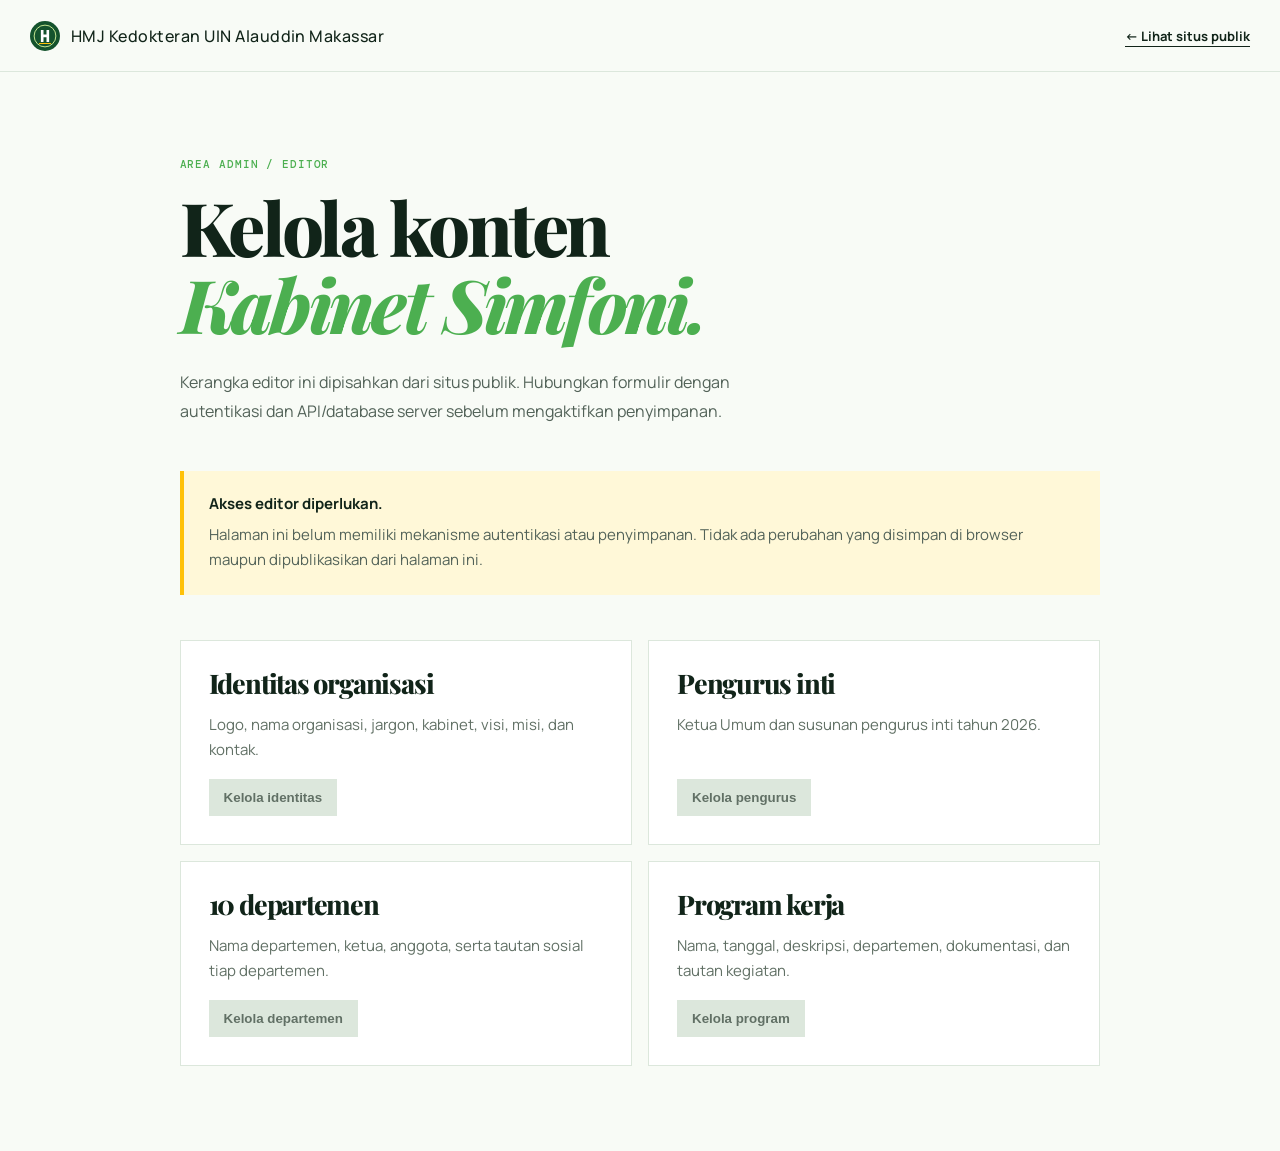
==== commit 1f6f86de: "Update HMJ organization content and navigation" ====
--- a/admin.html
+++ b/admin.html
@@ -1,3 +1,3 @@
 <!doctype html>
-<html lang="id"><head><meta charset="UTF-8" /><meta name="viewport" content="width=device-width, initial-scale=1.0" /><meta name="robots" content="noindex" /><title>Editor — HMJ Kedokteran UINAM</title><link rel="preconnect" href="https://fonts.googleapis.com" /><link rel="preconnect" href="https://fonts.gstatic.com" crossorigin /><link href="https://fonts.googleapis.com/css2?family=DM+Mono:wght@400;500&family=Manrope:wght@400;600;700;800&family=Playfair+Display:ital,wght@0,700;0,800&display=swap" rel="stylesheet" /><link rel="stylesheet" href="styles.css" /></head>
-<body class="admin-body"><header class="topbar"><a class="brand" href="index.html"><img class="brand-mark" src="assets/logo-hmj.svg" alt="Logo HMJ" /><span>HMJ KEDOKTERAN <b>UINAM</b></span></a><a class="text-link" href="index.html">← Lihat situs publik</a></header><main class="admin-main"><p class="eyebrow">AREA ADMIN / EDITOR</p><h1>Kelola konten<br /><em>Kabinet Simfoni.</em></h1><p class="intro">Kerangka editor ini dipisahkan dari situs publik. Hubungkan formulir dengan autentikasi dan API/database server sebelum mengaktifkan penyimpanan.</p><section class="admin-notice"><strong>Akses editor diperlukan.</strong><p>Halaman ini belum memiliki mekanisme autentikasi atau penyimpanan. Tidak ada perubahan yang disimpan di browser maupun dipublikasikan dari halaman ini.</p></section><section class="admin-grid"><article><h2>Identitas organisasi</h2><p>Logo, nama organisasi, jargon, kabinet, visi, misi, dan kontak.</p><button disabled>Kelola identitas</button></article><article><h2>Pengurus inti</h2><p>Ketua Umum dan susunan pengurus inti tahun 2026.</p><button disabled>Kelola pengurus</button></article><article><h2>10 departemen</h2><p>Nama departemen, ketua, anggota, serta tautan sosial tiap departemen.</p><button disabled>Kelola departemen</button></article><article><h2>Program kerja</h2><p>Nama, tanggal, deskripsi, departemen, dokumentasi, dan tautan kegiatan.</p><button disabled>Kelola program</button></article></section></main></body></html>
+<html lang="id"><head><meta charset="UTF-8" /><meta name="viewport" content="width=device-width, initial-scale=1.0" /><meta name="robots" content="noindex" /><title>Editor organisasi</title><link rel="preconnect" href="https://fonts.googleapis.com" /><link rel="preconnect" href="https://fonts.gstatic.com" crossorigin /><link href="https://fonts.googleapis.com/css2?family=DM+Mono:wght@400;500&family=Manrope:wght@400;600;700;800&family=Playfair+Display:ital,wght@0,700;0,800&display=swap" rel="stylesheet" /><link rel="stylesheet" href="styles.css" /></head>
+<body class="admin-body"><header class="topbar"><a class="brand" href="index.html"><img class="brand-mark" id="admin-logo" alt="Logo organisasi" /><span id="admin-name"></span></a><a class="text-link" href="index.html">← Lihat situs publik</a></header><main class="admin-main"><p class="eyebrow">AREA ADMIN / EDITOR</p><h1>Kelola konten<br /><em id="admin-cabinet"></em></h1><p class="intro">Kerangka editor ini dipisahkan dari situs publik. Hubungkan formulir dengan autentikasi dan API/database server sebelum mengaktifkan penyimpanan.</p><section class="admin-notice"><strong>Akses editor diperlukan.</strong><p>Halaman ini belum memiliki mekanisme autentikasi atau penyimpanan. Tidak ada perubahan yang disimpan di browser maupun dipublikasikan dari halaman ini.</p></section><section class="admin-grid"><article><h2>Identitas organisasi</h2><p>Logo, nama organisasi, jargon, kabinet, visi, misi, dan kontak.</p><button disabled>Kelola identitas</button></article><article><h2>Pengurus inti</h2><p>Ketua Umum dan susunan pengurus inti tahun <span id="admin-year"></span>.</p><button disabled>Kelola pengurus</button></article><article><h2>10 departemen</h2><p>Nama departemen, ketua, anggota, serta tautan sosial tiap departemen.</p><button disabled>Kelola departemen</button></article><article><h2>Program kerja</h2><p>Nama, tanggal, deskripsi, departemen, dokumentasi, dan tautan kegiatan.</p><button disabled>Kelola program</button></article></section></main><script src="org-data.js"></script><script src="admin.js"></script></body></html>
--- a/styles.css
+++ b/styles.css
@@ -1,3 +1,19 @@
 :root{--forest:#14532d;--grass:#4caf50;--lime:#d7f59e;--white:#fff;--yellow:#ffc107;--blue:#1e3a8a;--deep:#0a2e1b;--ink:#112419;--line:#dce7dc;--serif:'Playfair Display',serif;--sans:Manrope,sans-serif;--mono:'DM Mono',monospace}*{box-sizing:border-box}html{scroll-behavior:smooth}body{margin:0;background:#f8fbf6;color:var(--ink);font-family:var(--sans);font-size:15px}.noise{position:fixed;inset:0;pointer-events:none;opacity:.15;z-index:5;background-image:url("data:image/svg+xml,%3Csvg viewBox='0 0 180 180' xmlns='http://www.w3.org/2000/svg'%3E%3Cfilter id='n'%3E%3CfeTurbulence type='fractalNoise' baseFrequency='.9' numOctaves='3' stitchTiles='stitch'/%3E%3C/filter%3E%3Crect width='100%25' height='100%25' filter='url(%23n)' opacity='.12'/%3E%3C/svg%3E")}a{color:inherit;text-decoration:none}.topbar{height:72px;border-bottom:1px solid var(--line);position:fixed;inset:0 0 auto;z-index:10;background:#f8fbf6eF;backdrop-filter:blur(12px);display:flex;align-items:center;justify-content:space-between;padding:0 30px}.brand{font-size:16px;font-weight:500;letter-spacing:.03em;display:flex;gap:11px;align-items:center}.brand b{color:var(--grass)}.brand-mark{font-size:23px;color:var(--yellow)}.top-actions{display:flex;gap:25px;align-items:center}.live-date,.eyebrow{font:11px var(--mono);letter-spacing:.08em}.menu-toggle{display:none;border:0;background:transparent;font-size:22px}.sidebar{position:fixed;z-index:9;top:72px;bottom:0;width:240px;border-right:1px solid var(--line);padding:35px 20px;display:flex;flex-direction:column;background:#f8fbf6}.sidebar .eyebrow{color:#6a796d;margin:0 0 17px 10px}nav{display:flex;flex-direction:column;gap:4px}nav a{padding:12px 10px;border-radius:3px;font-weight:600;transition:.2s}nav a span{font:10px var(--mono);color:#76947c;float:right}nav a:hover,nav a.active{background:var(--deep);color:white}.side-footer{margin-top:auto;padding:15px 10px 0;border-top:1px solid var(--line);font-size:11px;line-height:1.7;color:#607065}.side-footer p{margin:0 0 8px}.side-footer a{color:var(--grass);font-weight:700}main{margin-left:240px;padding-top:72px;min-height:calc(100vh - 72px)}.section-shell{max-width:1220px;padding-left:7vw;padding-right:7vw;margin:auto}.hero{min-height:650px;display:grid;grid-template-columns:1.1fr .9fr;align-items:center;gap:70px;padding-top:70px;padding-bottom:70px}.eyebrow{color:var(--grass);font-weight:500;margin:0 0 18px}.hero h1,h1,h2{font:800 clamp(39px,5vw,72px)/1.04 var(--serif);letter-spacing:-.045em;margin:0}.hero h1 em,h2 em{color:var(--grass)}.intro{font-size:16px;line-height:1.8;color:#526258;max-width:580px;margin:25px 0}.hero-links{display:flex;align-items:center;gap:28px;margin-top:33px}.button{background:var(--deep);color:white;padding:15px 20px;font-size:13px;font-weight:700}.button span{color:var(--yellow);margin-left:15px;font-size:19px}.text-link{font-weight:700;font-size:13px;text-decoration:underline;text-underline-offset:5px}.hero-art{height:440px;background:var(--lime);position:relative;overflow:hidden;display:flex;justify-content:center;align-items:center}.sun{width:245px;height:245px;background:var(--yellow);border-radius:50%;position:absolute}.orbit{border:1px solid var(--forest);border-radius:50%;position:absolute}.orbit-a{width:430px;height:175px;transform:rotate(-36deg)}.orbit-b{width:430px;height:175px;transform:rotate(40deg)}.hero-art p{position:absolute;bottom:20px;left:23px;margin:0;font:10px/1.5 var(--mono);letter-spacing:.12em;color:var(--deep)}.ticker{background:var(--deep);color:var(--lime);height:55px;display:flex;align-items:center;justify-content:space-around;overflow:hidden;white-space:nowrap;font:11px var(--mono);letter-spacing:.1em}.ticker i{width:5px;height:5px;border-radius:50%;background:var(--yellow);flex:none}.statement-grid{padding-top:135px;padding-bottom:135px;display:grid;grid-template-columns:1.25fr 1fr 1fr;gap:22px}.statement-grid h2,.section-head h2{font-size:43px}.vision-card,.mission-card{padding:27px;min-height:260px}.vision-card{background:var(--forest);color:white}.mission-card{border:1px solid var(--line);background:white}.vision-card span,.mission-card span{font:10px var(--mono);letter-spacing:.1em;color:var(--yellow)}.mission-card span{color:var(--grass)}.vision-card p{font:700 22px/1.35 var(--serif);margin:38px 0 0}.mission-card ul{margin:30px 0 0;padding-left:20px;color:#526258;line-height:1.75}.leadership,.departments,.agenda{padding-top:100px;padding-bottom:100px;border-top:1px solid var(--line)}.section-head{display:flex;justify-content:space-between;align-items:end;margin-bottom:45px}.section-head>p{max-width:265px;color:#617065;line-height:1.7;font-size:13px;margin:0}.leaders{display:grid;grid-template-columns:repeat(4,1fr);gap:14px}.leader{background:white;border:1px solid var(--line);padding:20px}.leader:first-child{background:var(--blue);color:white}.avatar{width:50px;height:50px;background:var(--lime);border-radius:50%;display:grid;place-items:center;color:var(--deep);font:700 16px var(--serif);margin-bottom:50px}.leader:first-child .avatar{background:var(--yellow)}.leader p{margin:0;font-size:12px;color:var(--grass);font-weight:700}.leader:first-child p{color:var(--lime)}.leader h3{font:700 18px var(--serif);margin:6px 0 0}.department-list{border-top:1px solid var(--line)}.department-row{display:grid;grid-template-columns:70px 1fr 1.4fr auto;align-items:center;gap:20px;padding:20px 3px;border-bottom:1px solid var(--line);transition:.2s}.department-row:hover{padding-left:15px;background:white}.dept-symbol,.department-icon{width:47px;height:47px;display:grid;place-items:center;background:var(--lime);font-size:23px}.department-row h3{margin:0;font:700 22px var(--serif)}.department-row p{margin:0;color:#69786d;font-size:12px}.department-row .arrow{font-size:25px;color:var(--grass)}.agenda{background:var(--forest);color:white;max-width:none;padding-left:calc(7vw + 240px);padding-right:7vw}.agenda .section-head{max-width:980px;margin-left:auto;margin-right:auto}.agenda .eyebrow{color:var(--lime)}.agenda h2 em{color:var(--yellow)}.agenda .section-head>p{color:#c3d4c5}.agenda-list{max-width:980px;margin:auto;border-top:1px solid #457052}.agenda-item{display:grid;grid-template-columns:130px 1fr 180px;gap:25px;border-bottom:1px solid #457052;padding:20px 0;align-items:center}.agenda-item time{font:11px var(--mono);color:var(--lime)}.agenda-item h3{font:700 17px var(--serif);margin:0}.agenda-item p{margin:4px 0 0;color:#c3d4c5;font-size:12px}.agenda-item span{font:10px var(--mono);color:var(--yellow);text-align:right}.department-hero{padding-top:75px;padding-bottom:80px;position:relative;background:#eef7e9;max-width:none;padding-left:7vw}.back{font:11px var(--mono);color:var(--grass);font-weight:600}.room-number{font:13vw/1 var(--serif);position:absolute;right:8vw;bottom:25px;color:#d4e7cf}.department-title{display:flex;gap:25px;align-items:center;margin-top:70px;position:relative}.department-title .department-icon{width:72px;height:72px;font-size:35px;background:var(--yellow)}.department-title h1{font-size:clamp(43px,6vw,80px)}.department-title .intro{margin:10px 0 0}.team-section{padding-top:85px;padding-bottom:85px}.team-list{display:grid;grid-template-columns:repeat(3,1fr);border-top:1px solid var(--line)}.team-member{padding:27px 15px 27px 0;border-bottom:1px solid var(--line);display:flex;gap:15px;align-items:center}.mini-avatar{width:40px;height:40px;border-radius:50%;background:var(--lime);display:grid;place-items:center;font:700 14px var(--serif)}.team-member h3{margin:0;font:700 17px var(--serif)}.team-member p{margin:2px 0 0;font-size:10px;color:var(--grass);font-weight:700}.docs-section{padding-top:85px;padding-bottom:100px;background:white;max-width:none;padding-left:calc(7vw + 240px);padding-right:7vw}.docs-section .section-head,.documentation{max-width:980px;margin-left:auto;margin-right:auto}.documentation{display:grid;grid-template-columns:repeat(3,1fr);gap:16px}.doc-card{min-height:255px;padding:20px;display:flex;flex-direction:column;justify-content:end;background:var(--lime);position:relative;overflow:hidden}.doc-card:nth-child(2){background:var(--yellow)}.doc-card:nth-child(3){background:var(--blue);color:white}.doc-card span{font:10px var(--mono);position:relative}.doc-card h3{font:700 24px/1.1 var(--serif);margin:8px 0;position:relative}.doc-card p{font-size:12px;margin:0;position:relative;opacity:.75}.customizer{position:fixed;right:22px;bottom:22px;z-index:12}.customizer>button{border:0;background:var(--deep);color:white;padding:12px 16px;font:600 12px var(--sans);cursor:pointer}.color-panel{display:none;position:absolute;right:0;bottom:48px;width:205px;background:white;border:1px solid var(--line);box-shadow:0 15px 40px #1232;padding:17px}.color-panel.open{display:block}.color-panel label{display:flex;justify-content:space-between;align-items:center;font-size:11px;margin:11px 0}.color-panel input{border:0;width:28px;height:22px;padding:0}.reset{font:11px var(--sans);border:0;background:none;text-decoration:underline;padding:5px 0;cursor:pointer}footer{margin-left:240px;background:var(--deep);color:white;padding:35px 7vw;display:flex;justify-content:space-between;align-items:center;font-size:12px}footer p{color:#a7c2aa}.socials{display:flex;gap:15px;color:var(--lime);font-weight:700}@media(max-width:850px){.sidebar{transform:translateX(-100%);transition:.25s;width:260px}.sidebar.open{transform:none}.menu-toggle{display:block}main,footer{margin-left:0}.hero{grid-template-columns:1fr;padding-top:55px}.hero-art{height:320px}.statement-grid{grid-template-columns:1fr;padding-top:75px;padding-bottom:75px}.leaders{grid-template-columns:1fr 1fr}.department-row{grid-template-columns:50px 1fr auto}.department-row p{display:none}.agenda{padding-left:7vw}.docs-section{padding-left:7vw}.documentation{grid-template-columns:1fr}.team-list{grid-template-columns:1fr 1fr}}@media(max-width:540px){.topbar{padding:0 18px}.live-date{display:none}.section-shell{padding-left:22px;padding-right:22px}.hero{min-height:0}.hero h1{font-size:42px}.hero-art{height:260px}.section-head{display:block}.section-head>p{margin-top:17px}.leaders{grid-template-columns:1fr}.leader{display:flex;gap:15px;align-items:center}.leader .avatar{margin:0}.department-row h3{font-size:18px}.department-row{gap:9px}.agenda{padding-left:22px;padding-right:22px}.agenda-item{grid-template-columns:1fr;gap:6px}.agenda-item span{text-align:left}.department-hero{padding:55px 22px}.department-title{margin-top:50px;align-items:start}.department-title .department-icon{width:55px;height:55px;flex:none}.team-list{grid-template-columns:1fr}.docs-section{padding-left:22px;padding-right:22px}footer{padding:30px 22px;display:block}footer p{margin:15px 0}.customizer>button span{display:none}}
 .department-programs{padding-top:85px;padding-bottom:85px;border-top:1px solid var(--line)}.department-programs .agenda-list{border-top:1px solid var(--line)}.department-programs .agenda-item{grid-template-columns:160px 1fr 160px;border-color:var(--line)}.department-programs .agenda-item time{color:var(--grass)}.department-programs .agenda-item p{color:#617065}.department-programs .agenda-item span{color:var(--grass)}.empty-state{margin:24px 0;color:#617065;line-height:1.7}.admin-body{padding-top:72px}.admin-main{max-width:1100px;margin:auto;padding:85px 7vw}.admin-main>h1{font-size:clamp(42px,6vw,74px)}.admin-main>h1 em{color:var(--grass)}.admin-notice{border-left:4px solid var(--yellow);background:#fff8d8;padding:22px 25px;margin:45px 0}.admin-notice p{margin:8px 0 0;color:#526258;line-height:1.7}.admin-grid{display:grid;grid-template-columns:repeat(2,1fr);gap:16px}.admin-grid article{border:1px solid var(--line);background:white;padding:28px;min-height:190px}.admin-grid h2{font-size:27px}.admin-grid p{color:#617065;line-height:1.7;min-height:52px}.admin-grid button{border:0;background:#dce7dc;color:#617065;padding:11px 15px;font-weight:700;cursor:not-allowed}@media(max-width:540px){.department-programs .agenda-item{grid-template-columns:1fr}.admin-main{padding:55px 22px}.admin-grid{grid-template-columns:1fr}}
 .brand-mark{width:30px;height:30px;object-fit:contain;color:initial;font-size:initial}.hero-logo{width:150px;height:150px;object-fit:contain;position:relative;filter:drop-shadow(0 12px 8px #0a2e1b33)}.dept-symbol,.department-icon{object-fit:cover;border:0}.department-socials{display:flex;gap:14px;margin-top:18px;font-size:12px;font-weight:700;color:var(--grass)}.doc-card{padding:0;min-height:255px;background:var(--lime)}.doc-card:before{content:none}.doc-image{width:100%;height:255px;object-fit:cover;display:block}.doc-copy{position:absolute;inset:auto 0 0;padding:20px;color:white;background:linear-gradient(transparent,rgba(10,46,27,.9));min-height:150px;display:flex;flex-direction:column;justify-content:end}.doc-copy span,.doc-copy h3,.doc-copy p{position:relative}.footer-brand{display:flex;align-items:center;gap:8px}
+
+/* Sidebar dapat diakses melalui tombol menu pada semua ukuran layar. */
+.menu-toggle{display:block;cursor:pointer;color:var(--deep);line-height:1}
+.sidebar{left:0;transform:translateX(-100%);transition:transform .28s ease,box-shadow .28s ease;box-shadow:none}
+.sidebar.open{transform:translateX(0);box-shadow:14px 0 35px rgba(10,46,27,.16)}
+.sidebar-overlay{position:fixed;z-index:8;inset:72px 0 0;background:rgba(10,46,27,.35);opacity:0;animation:overlay-in .28s ease forwards}
+.sidebar-overlay[hidden]{display:none}
+.sidebar-heading{display:flex;align-items:flex-start;justify-content:space-between}
+.sidebar-close{border:0;background:transparent;color:var(--deep);font-size:27px;line-height:1;cursor:pointer;margin:-6px 0 0;padding:0 4px}
+main,footer{margin-left:0}
+.agenda{padding-left:7vw}
+.docs-section{padding-left:7vw}
+@keyframes overlay-in{to{opacity:1}}
+@media(max-width:850px){.sidebar{width:min(280px,85vw)}.sidebar-overlay{inset:72px 0 0}.agenda,.docs-section{padding-left:7vw}}
+@media(max-width:540px){.agenda,.docs-section{padding-left:22px}.sidebar-overlay{inset:72px 0 0}}
+.program-link{text-decoration:underline;text-decoration-thickness:1px;text-underline-offset:4px}
